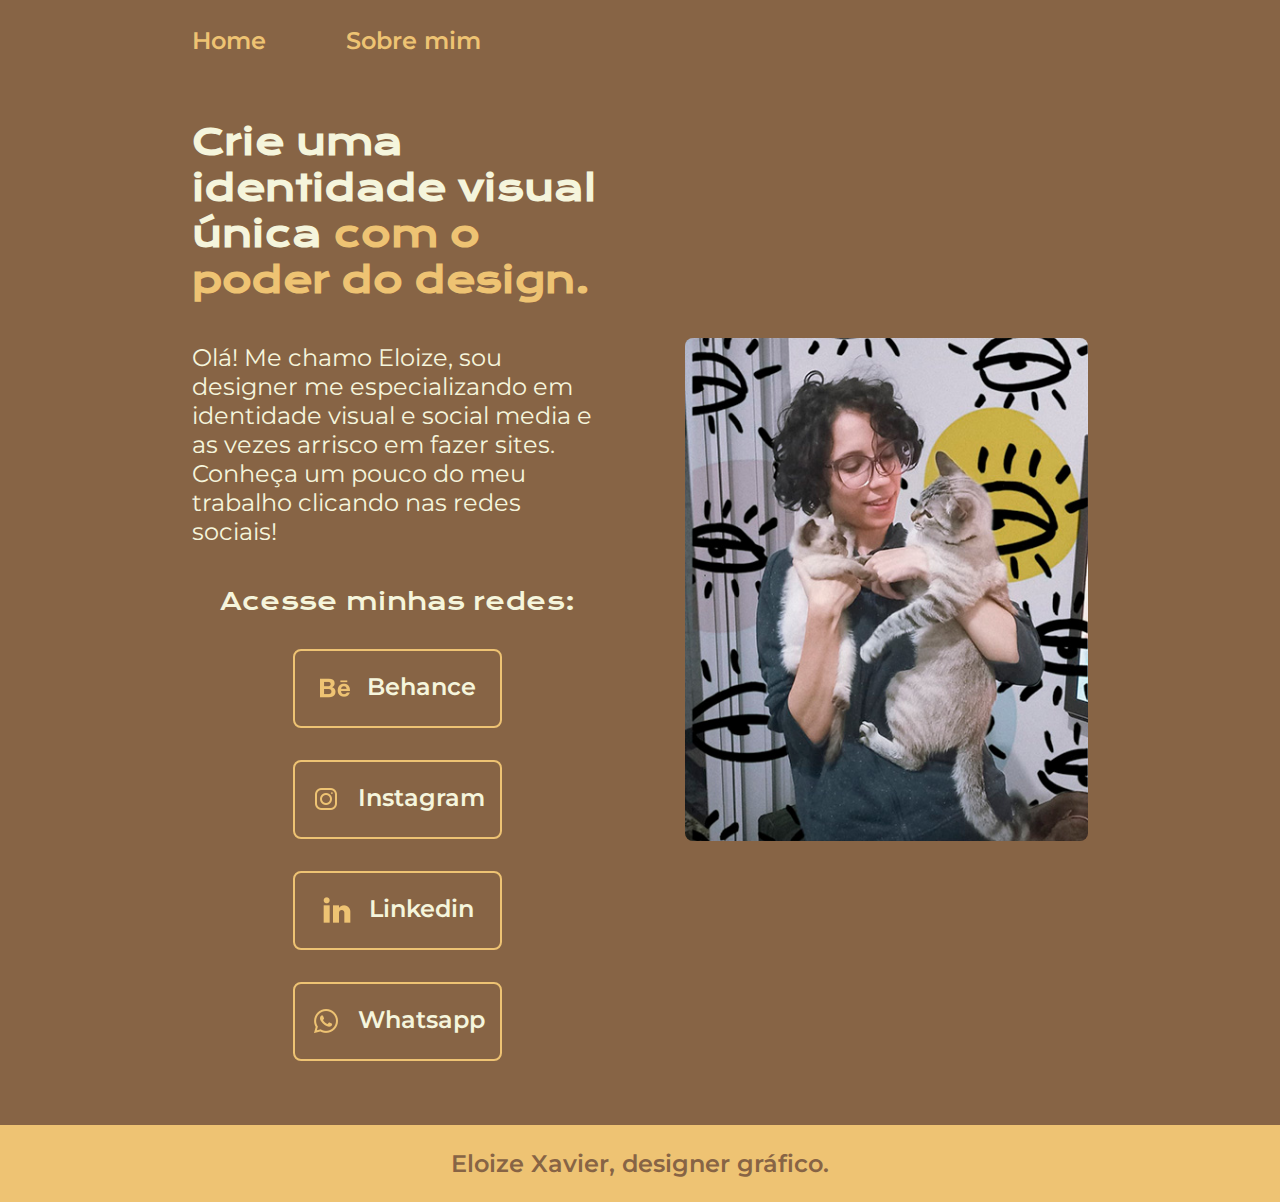
==== index.html @ 1c6e9d13 "Add files via upload" ====
<!DOCTYPE html>
<html lang="pt-br">
<head>
    <meta charset="UTF-8">
    <meta http-equiv="X-UA-Compatible" content="IE=edge">
    <meta name="viewport" content="width=device-width, initial-scale=1.0">
    <title>Portfolio</title>
    <link rel="stylesheet" href="./styles/style.css">
</head>
<body>
   <header class="cabecalho" >
        <nav class="cabecalho__menu">
            <a class="cabecalho__menu__link" href="index.html">Home</a>
            <a class="cabecalho__menu__link" href="about.html">Sobre mim</a>
        </nav>
   </header>
   <main class="apresentacao">
    <section class="apresentacao__conteudo">
        <h1 class="apresentacao__conteudo__titulo">Crie uma identidade visual única <strong class="titulo-destaque">com o poder do design.</strong></h1>
        <p class="apresentacao__conteudo__texto">Olá! Me chamo Eloize, sou designer me especializando em identidade visual e social  media e as vezes arrisco em fazer sites. Conheça um pouco do meu trabalho clicando nas redes sociais!</p>
        <div class="apresentacao__links">
            <h2 class="apresentacao__links__subtitulo">Acesse minhas redes:</h2>
            <a  class="apresentacao__links__navegacao" href="https://www.behance.net/eloizexavier1">
                <img src="./imagens/icone.behance.png">
                Behance
            </a>
        <a class="apresentacao__links__navegacao" href="https://www.instagram.com/eloizexavier/">
            <img src="./imagens/icone2.instagram.png">
            Instagram 
            </a>
        <a class="apresentacao__links__navegacao" href="https://www.linkedin.com/in/eloize-xavier/">
            <img src="./imagens/icone.linkedin.png">
            Linkedin
            </a>
        <a class="apresentacao__links__navegacao" href="https://wa.me/5511953856296">
            <img src="./imagens/icone.whatsapp.png">
            Whatsapp
            </a>
        </div>
    </section>
        <img class="imagem" src="./imagens/imagem2.jpg" alt="Eloize segurando seus dois gatos no colo">
   </main>
   <footer class="rodape">
    <p>Eloize Xavier, designer gráfico.</p>
    </footer>
</body>
</html>
---- styles/style.css ----
@import url('https://fonts.googleapis.com/css2?family=Krona+One&family=Montserrat:wght@400;600&display=swap');

:root {
    --cor-primaria: #876445;
    --cor-secundaria: #F5F5DC;
    --cor-terciaria: #EEC373;
    --cor-hover: #272727;

    --font-principal: 'Krona One', sans-serif;
    --font-secundaria: 'Montserrat', sans-serif;
}

* {
    margin: 0;
    padding: 0;
}

body {
    box-sizing: border-box;
    height: 100vh;
    background-color:var(--cor-primaria);
    color: var(--cor-secundaria);
}

.cabecalho {
    padding: 2% 0% 0% 15%;
    
}

.cabecalho__menu {
    display: flex;
    gap: 80px;
    font-size: 1.5rem;
    
}

.cabecalho__menu__link {
    font-family: var(--font-secundaria);
    font: size 1.5rem;
    font-weight: 600;
    color: var(--cor-terciaria); 
    text-decoration: none;
}

.apresentacao {
    padding: 5% 15%;
    display: flex;
    align-items: center;
    justify-content: space-between;
    gap: 82px;
}

.imagem {
  width: 45%;
  border-radius: 8px;
  

}

.apresentacao__conteudo {
    width: 50%;
    display: flex;
    flex-direction: column;
    gap: 40px;

}

.apresentacao__conteudo__titulo {
    font-size: 2.25rem;
    font-family: var(--font-principal);
}

.titulo-destaque {
    color: var(--cor-terciaria); 
}

.apresentacao__conteudo__texto {
    font-size:1.5rem;
    font-family: var(--font-secundaria);
}

.apresentacao__links {
    display: flex;
    flex-direction: column;
    justify-content: space-between;
    align-items: center;
    gap: 32px;

}


.apresentacao__links__subtitulo {
    font-family: var(--font-principal);
    font-weight: 400;
    font-size: 24px;

}

.apresentacao__links__navegacao {
    display: flex;
    justify-content: center;
    gap: 16px;
    border: 2px solid var(--cor-terciaria);
    width: 50%;
    text-align: center;
    border-radius: 8px;
    font-size: 1.5rem;
    font-weight: 600;
    padding: 21.5px 0;
    text-decoration: none;
    color: var(--cor-secundaria); 
    font-family: var(--font-secundaria);
}

.apresentacao__links__link:hover {
    background-color: var(--cor-hover);;
}

.rodape {
    padding: 24px;
    color: var(--cor-primaria);
    background-color: var(--cor-terciaria);
    text-align: center;
    font-family: var(--font-secundaria);
    font-size: 1.5rem;
    font-weight: 600;
}

@media (max-width: 1200px ) {
    .cabecalho{
        padding: 10%;
    }

    .cabecalho__menu {
        justify-content: center;
    }
    
    .apresentacao {
        flex-direction: column-reverse;
        padding: 5%;
    }

    .apresentacao__conteudo {
        width: auto;
    }

}
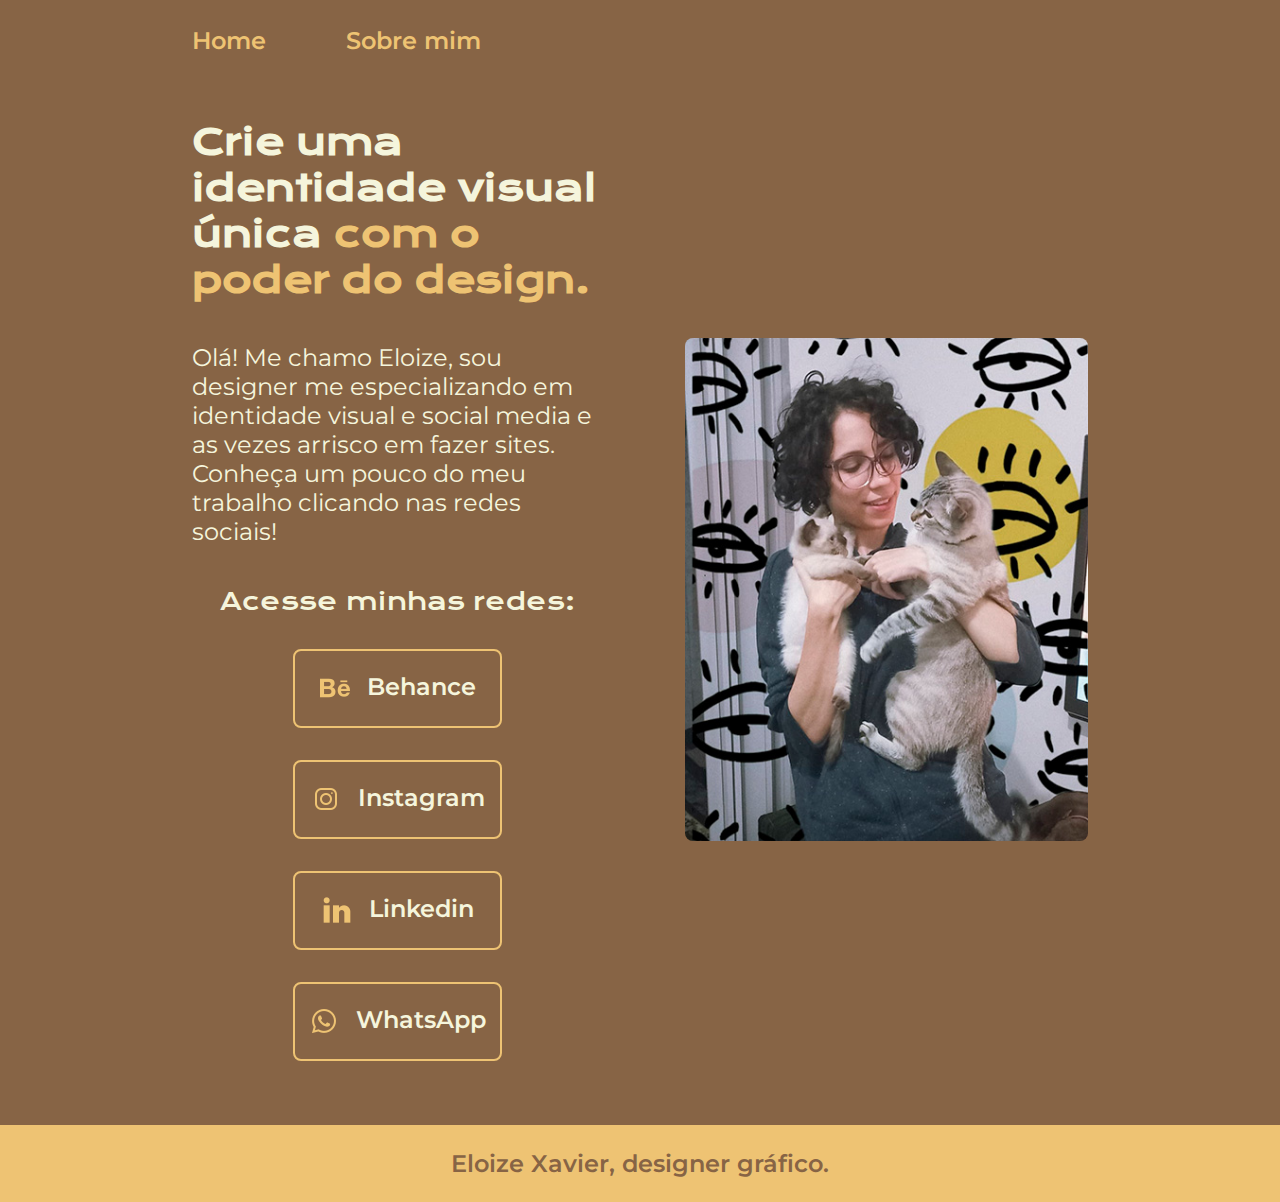
==== commit 61395850: "Update index.html" ====
--- a/index.html
+++ b/index.html
@@ -24,7 +24,7 @@
                 <img src="./imagens/icone.behance.png">
                 Behance
             </a>
-        <a class="apresentacao__links__navegacao" href="https://www.instagram.com/eloizexavier/">
+        <a class="apresentacao__links__navegacao" href="https://www.instagram.com/eloizexavier_dg/">
             <img src="./imagens/icone2.instagram.png">
             Instagram 
             </a>
@@ -34,7 +34,7 @@
             </a>
         <a class="apresentacao__links__navegacao" href="https://wa.me/5511953856296">
             <img src="./imagens/icone.whatsapp.png">
-            Whatsapp
+            WhatsApp
             </a>
         </div>
     </section>
@@ -44,4 +44,4 @@
     <p>Eloize Xavier, designer gráfico.</p>
     </footer>
 </body>
-</html>+</html>
